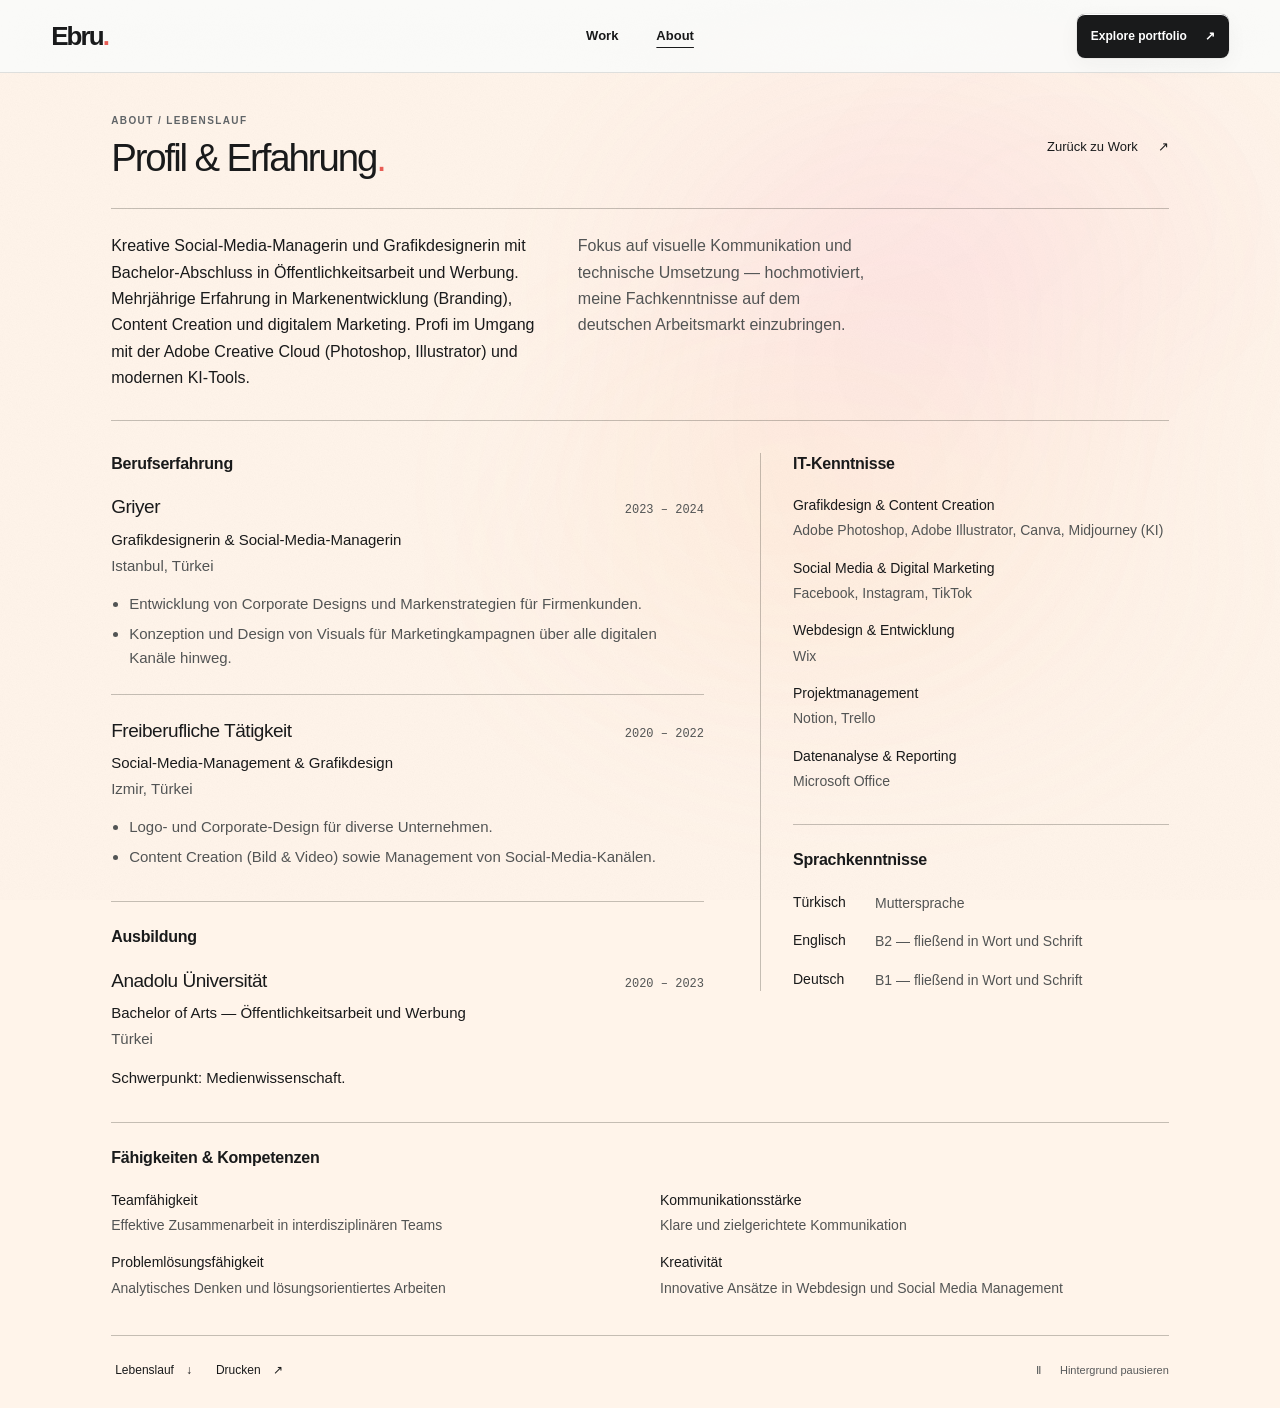
==== about.html @ 2165fb94 "Publish updated portfolio galleries and About page" ====
<!doctype html>
<html lang="de" class="about-document">
<head><meta charset="utf-8"><meta name="viewport" content="width=device-width,initial-scale=1"><meta name="robots" content="index,follow"><meta name="description" content="Ebru Ozen — Social Media Managerin und Grafikdesignerin in Köln. Profil, Berufserfahrung und Kenntnisse."><title>About — Ebru Ozen</title><link rel="icon" type="image/svg+xml" href="favicon.svg"><link rel="stylesheet" href="style.css?v=756ae49f68b5"><link rel="stylesheet" href="about.css?v=756ae49f68b5"><script src="about.js?v=756ae49f68b5" defer></script></head>
<body class="about-page"><div class="ambient-grain" aria-hidden="true"></div><a class="skip" href="#main">Zum Inhalt</a>
<header class="header"><div class="shell header-inner"><a class="brand" href="index.html#top" aria-label="Ebru, Startseite">Ebru<span>.</span></a><nav aria-label="Hauptnavigation"><a href="index.html#work">Work</a><a href="about.html" aria-current="page">About</a></nav><a class="header-action" href="index.html#work">Explore portfolio <span aria-hidden="true">↗</span></a></div></header>
<main id="main" class="resume shell">
<div class="resume-top"><div><div class="eyebrow">About / Lebenslauf</div><h1>Profil &amp; Erfahrung<span>.</span></h1></div><a class="resume-back" href="index.html#work">Zurück zu Work <span aria-hidden="true">↗</span></a></div>
<section class="resume-section resume-profile" id="resume-profile" aria-labelledby="profile-heading"><div class="resume-section-label"><h2 id="profile-heading">Profil</h2></div><div class="resume-profile-copy"><p>Kreative Social-Media-Managerin und Grafikdesignerin mit Bachelor-Abschluss in Öffentlichkeitsarbeit und Werbung. Mehrjährige Erfahrung in Markenentwicklung (Branding), Content Creation und digitalem Marketing. Profi im Umgang mit der Adobe Creative Cloud (Photoshop, Illustrator) und modernen KI-Tools.</p><p>Fokus auf visuelle Kommunikation und technische Umsetzung — hochmotiviert, meine Fachkenntnisse auf dem deutschen Arbeitsmarkt einzubringen.</p></div></section>
<div class="resume-layout"><div class="resume-career"><section class="resume-section resume-experience" id="resume-experience" aria-labelledby="experience-heading"><div class="resume-section-label"><h2 id="experience-heading">Berufserfahrung</h2></div><div class="resume-entries"><article class="resume-entry"><div class="resume-entry-top"><h3>Griyer</h3><span class="resume-date">2023 – 2024</span></div><p class="resume-position">Grafikdesignerin &amp; Social-Media-Managerin</p><p class="resume-location">Istanbul, Türkei</p><ul><li>Entwicklung von Corporate Designs und Markenstrategien für Firmenkunden.</li><li>Konzeption und Design von Visuals für Marketingkampagnen über alle digitalen Kanäle hinweg.</li></ul></article><article class="resume-entry"><div class="resume-entry-top"><h3>Freiberufliche Tätigkeit</h3><span class="resume-date">2020 – 2022</span></div><p class="resume-position">Social-Media-Management &amp; Grafikdesign</p><p class="resume-location">Izmir, Türkei</p><ul><li>Logo- und Corporate-Design für diverse Unternehmen.</li><li>Content Creation (Bild &amp; Video) sowie Management von Social-Media-Kanälen.</li></ul></article></div></section><section class="resume-section resume-education" id="resume-education" aria-labelledby="education-heading"><div class="resume-section-label"><h2 id="education-heading">Ausbildung</h2></div><article class="resume-entry"><div class="resume-entry-top"><h3>Anadolu Üniversität</h3><span class="resume-date">2020 – 2023</span></div><p class="resume-position">Bachelor of Arts — Öffentlichkeitsarbeit und Werbung</p><p class="resume-location">Türkei</p><p>Schwerpunkt: Medienwissenschaft.</p></article></section></div><aside class="resume-knowledge" aria-label="Kenntnisse und Kompetenzen"><section class="resume-section resume-tools" id="resume-tools" aria-labelledby="tools-heading"><div class="resume-section-label"><h2 id="tools-heading">IT-Kenntnisse</h2></div><dl class="resume-facts"><div><dt>Grafikdesign &amp; Content Creation</dt><dd>Adobe Photoshop, Adobe Illustrator, Canva, Midjourney (KI)</dd></div><div><dt>Social Media &amp; Digital Marketing</dt><dd>Facebook, Instagram, TikTok</dd></div><div><dt>Webdesign &amp; Entwicklung</dt><dd>Wix</dd></div><div><dt>Projektmanagement</dt><dd>Notion, Trello</dd></div><div><dt>Datenanalyse &amp; Reporting</dt><dd>Microsoft Office</dd></div></dl></section><section class="resume-section resume-languages" id="resume-languages" aria-labelledby="languages-heading"><div class="resume-section-label"><h2 id="languages-heading">Sprachkenntnisse</h2></div><dl class="resume-facts resume-languages"><div><dt>Türkisch</dt><dd>Muttersprache</dd></div><div><dt>Englisch</dt><dd>B2 — fließend in Wort und Schrift</dd></div><div><dt>Deutsch</dt><dd>B1 — fließend in Wort und Schrift</dd></div></dl></section></aside></div>
<section class="resume-section resume-strengths" id="resume-strengths" aria-labelledby="strengths-heading"><div class="resume-section-label"><h2 id="strengths-heading">Fähigkeiten &amp; Kompetenzen</h2></div><dl class="resume-facts"><div><dt>Teamfähigkeit</dt><dd>Effektive Zusammenarbeit in interdisziplinären Teams</dd></div><div><dt>Kommunikationsstärke</dt><dd>Klare und zielgerichtete Kommunikation</dd></div><div><dt>Problemlösungsfähigkeit</dt><dd>Analytisches Denken und lösungsorientiertes Arbeiten</dd></div><div><dt>Kreativität</dt><dd>Innovative Ansätze in Webdesign und Social Media Management</dd></div></dl></section>
<footer class="resume-actions"><a href="Lebenslauf_Ebru_Ozen.md" download>Lebenslauf <span aria-hidden="true">↓</span></a><button type="button" id="resume-print">Drucken <span aria-hidden="true">↗</span></button><button type="button" id="motion-toggle" aria-pressed="false">Hintergrund pausieren</button></footer></main></body></html>
---- style.css ----
/* Ebru portfolio: light translation of the Refero Raycast system. Local assets only. */
:root{color-scheme:light;--canvas:#fafaf9;--surface:#fff;--surface-2:#f2f2f0;--surface-3:#e9e9e7;--ink:#191a1b;--muted:#57595a;--subtle:#606467;--line:#dedfdd;--coral:#e85d55;--coral-ink:#a0342f;--focus:#a0342f;--shadow-key:inset 0 1px 0 #fff,0 0 0 1px #0000000b,0 6px 22px #2525250b;--radius-sm:8px;--radius-md:16px;--radius-lg:20px;--gutter:clamp(20px,4vw,64px);--ease:cubic-bezier(.22,.8,.2,1)}
*{box-sizing:border-box}html{scroll-behavior:smooth}body{margin:0;background:var(--canvas);color:var(--ink);font:400 16px/1.5 ui-sans-serif,-apple-system,BlinkMacSystemFont,'Segoe UI',sans-serif}button,select{font:inherit}button{cursor:pointer}a{color:inherit}img,video{max-width:100%;display:block}::selection{background:#ffd4d0;color:var(--ink)}:focus-visible{outline:3px solid var(--focus);outline-offset:3px}[hidden]{display:none!important}.shell{width:min(100%,1440px);padding-inline:var(--gutter);margin-inline:auto}.skip{position:absolute;left:-100vw;top:12px;padding:10px 16px;background:var(--ink);color:#fff;z-index:100}.skip:focus{left:12px}
.header{position:relative;z-index:10;background:#fafaf9ed;border-bottom:1px solid var(--line);backdrop-filter:blur(18px)}.header-inner{min-height:72px;display:grid;grid-template-columns:1fr auto 1fr;align-items:center;gap:20px}.brand{font-size:26px;font-weight:650;letter-spacing:-.075em;text-decoration:none;line-height:1}.brand span,.accent-dot{color:var(--coral)}.header nav{display:flex;gap:8px;align-items:center}.header nav a{font-size:13px;font-weight:550;text-decoration:none;padding:9px 15px;border-radius:var(--radius-sm);transition:background .2s}.header nav a:hover{background:var(--surface-2)}.header-action{justify-self:end;text-decoration:none;background:var(--ink);color:#fff;border-radius:var(--radius-sm);padding:10px 14px;font-size:12px;font-weight:600;min-height:40px;display:inline-flex;align-items:center;gap:18px;box-shadow:var(--shadow-key);transition:background .2s,transform .2s}.header-action:hover{background:#353637;transform:translateY(-1px)}
.eyebrow{color:var(--subtle);font-size:11px;font-weight:650;letter-spacing:.14em;text-transform:uppercase}.hero{min-height:calc(100svh - 72px);display:flex;flex-direction:column;overflow:hidden}.hero-intro{display:flex;align-items:end;justify-content:space-between;gap:32px;padding-top:clamp(31px,4.5vw,64px);padding-bottom:clamp(15px,2.5vw,33px)}.hero h1{font-size:clamp(42px,5.6vw,79px);line-height:1.03;font-weight:500;letter-spacing:-.07em;margin:12px 0 0}.hero h1 span{font-weight:400;color:#606164}.hero-aside{max-width:290px;padding-bottom:6px}.hero-aside p{font-size:14px;color:var(--muted);line-height:1.55;margin:0}.coverflow{background:radial-gradient(ellipse at 50% 50%,#fff 0%,#f4f4f2 57%,#ebebea 100%);border-block:1px solid var(--line);flex:1;min-height:560px;display:flex;flex-direction:column;position:relative}.coverflow-top,.coverflow-bottom{display:flex;justify-content:space-between;align-items:center;gap:24px}.coverflow-top{padding-top:22px;color:var(--muted);font-size:11px;font-weight:600;letter-spacing:.04em}.coverflow-top span:first-child{text-transform:uppercase;letter-spacing:.12em}.coverflow-top i{display:inline-block;width:4px;height:4px;border-radius:50%;background:var(--coral);vertical-align:middle;margin:0 8px}.coverflow-track{list-style:none;position:relative;flex:1;min-height:410px;margin:0;padding:0;perspective:1300px;touch-action:pan-y;user-select:none}.coverflow-slide{position:absolute;left:50%;top:50%;width:clamp(250px,28vw,380px);height:clamp(330px,36vw,485px);transform:translate(calc(-50% + var(--x,0px)),-50%) rotateY(var(--rot,0deg)) scale(var(--scale,1));opacity:var(--opacity,0);filter:brightness(var(--brightness,1));transition:transform .38s var(--ease),opacity .3s ease,filter .3s ease;pointer-events:none}.coverflow-slide.is-visible{pointer-events:auto}.coverflow-card{width:100%;height:100%;padding:5px;background:var(--surface);border:1px solid #d8d9d8;border-radius:var(--radius-lg);overflow:hidden;box-shadow:0 0 0 1px #00000006,0 22px 50px #1a1b1d22,inset 0 1px #fff;transition:box-shadow .25s}.coverflow-card img{width:100%;height:100%;object-fit:cover;border-radius:14px}.coverflow-slide.is-active .coverflow-card{box-shadow:0 0 0 1px #0000000c,0 28px 60px #1a1b1d27,inset 0 1px #fff}.coverflow-bottom{padding-bottom:22px;position:relative;z-index:2}.coverflow-caption{display:flex;align-items:baseline;gap:20px;min-width:0}.coverflow-index{color:var(--coral-ink);font:600 12px/1.2 ui-monospace,SFMono-Regular,Menlo,monospace;white-space:nowrap}.coverflow-caption strong{font-size:clamp(20px,2.4vw,32px);line-height:1.1;letter-spacing:-.045em;font-weight:500}.coverflow-controls{display:flex;gap:9px}.coverflow-controls button{background:var(--surface);color:var(--ink);width:46px;height:46px;border:1px solid #d7d8d6;border-radius:var(--radius-sm);box-shadow:var(--shadow-key);font-size:23px;line-height:1;transition:background .18s,transform .18s}.coverflow-controls button:hover{background:var(--surface-2);transform:translateY(-1px)}.hero-tail{min-height:54px;display:flex;align-items:center;justify-content:space-between;font-size:11px;letter-spacing:.12em;text-transform:uppercase;font-weight:650;color:var(--subtle)}.hero-tail a{display:grid;place-items:center;width:38px;height:38px;font-size:22px;text-decoration:none;border-radius:var(--radius-sm)}.hero-tail a:hover{background:var(--surface-2)}
#work{padding-top:clamp(80px,9vw,130px);scroll-margin-top:20px}.section-head{display:flex;justify-content:space-between;align-items:end;gap:32px;padding-bottom:30px;border-bottom:1px solid var(--line)}.section-head h2{font-weight:500;letter-spacing:-.065em;line-height:1.05;font-size:clamp(40px,5vw,68px);margin:10px 0 0}.section-head p{font-size:15px;line-height:1.55;color:var(--muted);max-width:300px;margin:0}.filters{display:flex;flex-wrap:wrap;align-items:end;gap:12px;margin:28px 0 30px}.filter{display:grid;gap:7px;min-width:205px;flex:0 1 265px}.filter label{color:var(--subtle);font-size:11px;font-weight:650;letter-spacing:.08em}.filter select{width:100%;min-height:46px;padding:10px 34px 10px 14px;background:var(--surface);border:1px solid var(--line);border-radius:var(--radius-sm);color:var(--ink);box-shadow:var(--shadow-key)}.filter select:hover{border-color:#b8bab8}.clear{min-height:44px;border:0;background:transparent;text-decoration:underline;text-underline-offset:3px;color:var(--ink);font-size:13px;padding:9px}.result-count{font:500 12px/1.2 ui-monospace,SFMono-Regular,Menlo,monospace;color:var(--subtle);margin-left:auto;padding-bottom:14px}.grid{display:grid;grid-template-columns:repeat(4,minmax(0,1fr));gap:36px 18px;padding-bottom:100px}.work-card{min-width:0}.card-button{display:block;width:100%;text-align:left;padding:0;border:0;background:none;color:inherit}.card-art{display:flex;align-items:center;justify-content:center;position:relative;overflow:hidden;aspect-ratio:4/5;background:var(--surface-2);border:1px solid var(--line);border-radius:var(--radius-md);box-shadow:var(--shadow-key)}.card-art img{width:100%;height:100%;object-fit:contain;transition:transform .32s var(--ease)}.work-card[data-category="ai-image"] .card-art img{object-fit:cover}.card-button:hover .card-art img,.card-button:focus-visible .card-art img{transform:scale(1.045)}.card-art::after{content:'View ↗';position:absolute;right:10px;bottom:10px;background:#fff;color:var(--ink);border:1px solid var(--line);border-radius:6px;padding:7px 10px;box-shadow:var(--shadow-key);font-size:11px;font-weight:600;opacity:0;transition:opacity .2s}.card-button:hover .card-art::after,.card-button:focus-visible .card-art::after{opacity:1}.card-meta{display:block;margin-top:13px;color:var(--subtle);font-size:11px;line-height:1.4}.card-title{display:block;margin-top:4px;font-size:clamp(17px,1.5vw,23px);font-weight:500;letter-spacing:-.035em;line-height:1.2}.empty{border:1px solid var(--line);background:var(--surface);border-radius:var(--radius-md);padding:36px;margin-bottom:70px;color:var(--muted)}.about{border-top:1px solid var(--line);padding-top:40px;padding-bottom:80px;display:grid;grid-template-columns:1fr 2fr;gap:32px}.about p{font-size:clamp(25px,3.2vw,46px);line-height:1.2;letter-spacing:-.055em;font-weight:450;max-width:760px;margin:0}.footer{border-top:1px solid var(--line);padding-top:28px;padding-bottom:42px;display:flex;justify-content:space-between;align-items:center;gap:24px;color:var(--subtle);font-size:12px}.footer strong{font-size:20px;color:var(--ink);letter-spacing:-.06em}.footer strong span{color:var(--coral)}.footer a{text-underline-offset:3px}
dialog{width:min(1080px,94vw);max-width:94vw;max-height:92vh;border:1px solid var(--line);border-radius:var(--radius-lg);padding:0;background:var(--surface);color:var(--ink);box-shadow:0 35px 100px #0005;overflow:hidden}dialog::backdrop{background:#17191dcc;backdrop-filter:blur(5px)}.dialog-layout{display:grid;grid-template-columns:minmax(0,1.4fr) minmax(280px,.68fr);min-height:min(660px,85vh)}.dialog-media{min-width:0;max-height:85vh;display:flex;align-items:center;justify-content:center;overflow:auto;background:var(--surface-2)}.dialog-media img,.dialog-media video{width:100%;height:100%;max-height:85vh;object-fit:contain}.dialog-info{min-width:0;padding:clamp(24px,3vw,48px);display:flex;flex-direction:column}.close{align-self:flex-end;width:44px;height:44px;border:1px solid var(--line);border-radius:var(--radius-sm);background:var(--surface);font-size:25px}.close:hover,.dialog-nav button:hover{background:var(--surface-2)}.dialog-info h2{font-size:clamp(32px,3.2vw,48px);line-height:1.05;font-weight:500;letter-spacing:-.06em;margin:24px 0}.dialog-info dl{margin:0;border-top:1px solid var(--line)}.dialog-info dl div{padding:14px 0;border-bottom:1px solid var(--line)}.dialog-info dt{font-size:11px;color:var(--subtle);margin-bottom:3px}.dialog-info dd{margin:0;font-size:14px}.dialog-note{font-size:13px;color:var(--muted);line-height:1.55;margin:24px 0}.dialog-nav{margin-top:auto;display:flex;gap:8px}.dialog-nav button{min-height:44px;background:var(--surface);border:1px solid var(--line);border-radius:var(--radius-sm);padding:8px 12px}.draft-note{font-size:11px;color:var(--subtle);margin-top:24px;line-height:1.45}
@media(max-width:1000px){.grid{grid-template-columns:repeat(3,minmax(0,1fr))}.hero-aside{max-width:240px}.coverflow{min-height:520px}}
@media(max-width:700px){.header-inner{grid-template-columns:1fr auto}.header nav{display:none}.header-action{font-size:11px;gap:8px}.hero-intro{display:block;padding-top:32px}.hero-aside{max-width:460px;margin-top:15px}.hero h1{font-size:clamp(40px,9vw,62px)}.coverflow{min-height:500px}.coverflow-track{min-height:390px}.coverflow-slide{width:min(62vw,320px);height:min(80vw,405px)}.grid{grid-template-columns:repeat(2,minmax(0,1fr));gap:28px 12px}.section-head{display:block}.section-head p{margin-top:16px}.about{grid-template-columns:1fr}.dialog-layout{grid-template-columns:1fr;max-height:92vh;overflow:auto}.dialog-media{max-height:55vh;min-height:260px}.dialog-media img,.dialog-media video{max-height:55vh}.dialog-info{padding:22px}.dialog-info h2{margin:15px 0}.draft-note{margin-top:16px}}
@media(max-width:480px){.header-inner{min-height:66px}.header-action{min-height:38px;padding:8px 10px}.hero-intro{padding-top:28px;padding-bottom:19px}.hero h1{font-size:clamp(40px,10.4vw,50px);max-width:340px}.hero h1 span{display:block}.hero-aside{margin-top:12px}.hero-aside p{font-size:13px}.coverflow{min-height:470px}.coverflow-top{padding-top:15px}.coverflow-top span:last-child{display:none}.coverflow-track{min-height:355px}.coverflow-slide{width:min(64vw,285px);height:min(84vw,370px)}.coverflow-bottom{padding-bottom:16px;gap:8px}.coverflow-caption{display:block}.coverflow-caption strong{display:block;margin-top:5px;font-size:20px}.coverflow-controls button{width:44px;height:44px}.hero-tail{min-height:48px}.filters{gap:12px}.filter{min-width:100%;max-width:none}.result-count{margin:0;width:100%;padding:0}.card-title{font-size:17px}.card-meta{font-size:10px}.card-art::after{display:none}.footer{align-items:start;flex-direction:column;gap:9px}.section-head h2{font-size:45px}}
@media(prefers-reduced-motion:reduce){html{scroll-behavior:auto}*,*::before,*::after{transition:none!important;animation:none!important}}

/* Filtered hero and an image-led archive. */
.sr-only{position:absolute;width:1px;height:1px;padding:0;margin:-1px;overflow:hidden;clip:rect(0,0,0,0);white-space:nowrap;border:0}
body{isolation:isolate}
body::before,body::after{content:'';position:fixed;inset:-25%;z-index:-1;pointer-events:none;transform-origin:center;will-change:transform;animation:ambient-drift 24s ease-in-out infinite alternate}
body::before{background:radial-gradient(ellipse at 20% 30%,#ffd9cb99 0,transparent 44%),radial-gradient(ellipse at 82% 55%,#bddefc88 0,transparent 43%),radial-gradient(ellipse at 45% 95%,#e6dcfa77 0,transparent 40%)}
body::after{background:radial-gradient(ellipse at 65% 10%,#e9f1d47a 0,transparent 42%),radial-gradient(ellipse at 30% 80%,#cddfe66b 0,transparent 42%);animation-duration:31s;animation-direction:alternate-reverse}
@keyframes ambient-drift{0%{transform:translate(-3%,-2%) rotate(-5deg) scale(1)}50%{transform:translate(4%,2%) rotate(3deg) scale(1.08)}100%{transform:translate(-1%,5%) rotate(7deg) scale(1.02)}}
.motion-paused::before,.motion-paused::after{animation-play-state:paused}
.hero-intro{padding-top:32px;padding-bottom:26px}.hero h1{font-size:clamp(42px,5vw,72px)}
.coverflow{background:#ffffff26;min-height:620px}.coverflow-track{min-height:455px;cursor:grab}.coverflow-track:active{cursor:grabbing}.coverflow-slide{height:clamp(320px,31vw,430px)}
.hero-filters{display:flex;justify-content:space-between;align-items:center;gap:20px;padding-block:17px;border-bottom:1px solid #191a1b14;position:relative;z-index:3}
.collection-filters{display:flex;gap:5px;flex-wrap:wrap}.collection-filter{display:inline-flex;gap:9px;align-items:center;min-height:44px;padding:10px 15px;border:1px solid transparent;border-radius:999px;background:transparent;color:var(--muted);font-size:13px;font-weight:550;transition:background .2s,color .2s,border-color .2s}.collection-filter span{font-size:10px;opacity:.7;font-variant-numeric:tabular-nums}.collection-filter:hover{background:#ffffff88}.collection-filter[aria-pressed="true"]{background:var(--ink);color:white;border-color:var(--ink)}
.hero-filter-details{display:flex;gap:12px;min-width:0}.hero-filter-details label{min-width:0}.hero-filter-details select{min-height:44px;max-width:180px;border:0;border-bottom:1px solid #a4a6a4;border-radius:0;background:transparent;color:var(--ink);font-size:12px;padding:9px 22px 9px 4px}.coverflow-top{padding-top:13px}.coverflow-top span:first-child{font-size:10px}.coverflow-bottom{padding-block:12px 20px}.coverflow-caption strong{font-size:26px}.coverflow-controls button:disabled{opacity:.35;cursor:default;transform:none}.coverflow-slide:not([data-category="ai-image"]) .coverflow-card img{object-fit:contain;background:#f3f0e8}
.hero-empty{min-height:455px;display:grid;align-content:center;justify-items:center;gap:14px;color:var(--muted)}.hero-empty p{margin:0}.hero-empty button{min-height:44px;padding:10px 18px;border:1px solid var(--line);border-radius:8px;background:#fff}.hero-tail{gap:20px}.hero-tail span{margin-left:auto}#motion-toggle{min-height:44px;border:0;background:transparent;color:var(--muted);padding:8px 0;font-size:11px;letter-spacing:.03em}#motion-toggle::before{content:'Ⅱ';margin-right:7px}#motion-toggle[aria-pressed="true"]::before{content:'▷'}
#work{padding-top:84px}.section-head{padding-bottom:24px}.section-head h2{font-size:clamp(32px,3.5vw,48px);letter-spacing:-.05em}.section-head .eyebrow{font-size:10px}.section-head p{font-size:13px;max-width:245px}.filters{margin:20px 0 32px;gap:24px}.filter{flex:0 1 210px;min-width:160px}.filter select{box-shadow:none;border:0;border-bottom:1px solid #b8bab8;border-radius:0;background:transparent;padding-left:0}.filter label{font-weight:500;font-size:11px}.grid{grid-template-columns:repeat(3,minmax(0,1fr));gap:16px;padding-bottom:96px}.card-button{position:relative;overflow:hidden;border-radius:2px}.card-art{aspect-ratio:1/1;border:0;border-radius:0;box-shadow:none;background:#efefed}.card-art::after{display:none}.card-art img{transition:transform .45s var(--ease)}.card-button:hover .card-art img,.card-button:focus-visible .card-art img{transform:scale(1.025)}
.card-overlay{position:absolute;inset:0;display:flex;flex-direction:column;justify-content:space-between;padding:24px;background:linear-gradient(180deg,#11161b30 0%,#11161b08 22%,#11161bc9 100%);color:#fff;opacity:0;transition:opacity .24s ease;text-align:left}.card-button:hover .card-overlay,.card-button:focus-visible .card-overlay{opacity:1}.card-kind{align-self:start;font-size:11px;letter-spacing:.05em;background:#161b20ad;padding:5px 9px;border:1px solid #ffffff33}.card-detail{position:relative;padding-right:32px;transform:translateY(8px);transition:transform .24s ease}.card-button:hover .card-detail,.card-button:focus-visible .card-detail{transform:translateY(0)}.card-overlay .card-meta{margin:0;color:#ffffffe0;font-size:12px}.card-overlay .card-title{color:#fff;margin-top:7px;font-size:clamp(21px,2.1vw,31px);line-height:1.1;letter-spacing:-.035em}.card-arrow{position:absolute;right:0;bottom:0;font-size:27px}.dialog-nav button:disabled{opacity:.4;cursor:default}
@media(max-width:1100px){.hero-filters{align-items:start;flex-direction:column;gap:8px}.hero-filter-details{width:100%}.hero-filter-details select{max-width:240px}.coverflow{min-height:660px}.grid{gap:12px}}
@media(max-width:700px){.hero-intro{padding-top:28px;padding-bottom:22px}.hero h1{font-size:clamp(40px,9vw,62px)}.hero-filters{padding-block:13px;gap:8px}.collection-filter{font-size:12px;padding:8px 12px;gap:6px}.hero-filter-details{gap:18px}.hero-filter-details label{flex:1}.hero-filter-details select{width:100%;max-width:none;font-size:12px}.coverflow{min-height:590px}.coverflow-track{min-height:360px}.coverflow-slide{height:min(84vw,390px)}.hero-empty{min-height:360px}.coverflow-caption strong{font-size:22px}.grid{grid-template-columns:repeat(2,minmax(0,1fr))}.card-overlay{padding:16px}.card-overlay .card-title{font-size:20px}.section-head{display:flex;align-items:end}.section-head p{display:none}.hero-tail{gap:10px;font-size:9px}.filters{gap:14px}.filter{flex:1;min-width:0}.result-count{width:100%;padding-bottom:0;margin:0}}
@media(max-width:480px){.collection-filter{padding:8px 10px;font-size:11px}.collection-filter span{font-size:9px}.collection-filters{gap:1px;width:100%;justify-content:space-between}.coverflow{min-height:580px}.coverflow-slide{height:min(84vw,370px)}.coverflow-track{min-height:345px}.hero-empty{min-height:345px}.grid{grid-template-columns:1fr;gap:16px}.card-overlay{padding:22px}.card-overlay .card-title{font-size:27px}.section-head h2{font-size:36px}.filters .filter{min-width:0;flex:1;max-width:none}.filter select{font-size:13px;padding-right:19px}.coverflow-caption strong{font-size:21px}.hero-tail span{letter-spacing:.05em}}
@media(hover:none){.card-overlay{opacity:1;background:linear-gradient(180deg,transparent 45%,#11161bbf 100%)}.card-kind{visibility:hidden}.card-detail{transform:none}}
@media(prefers-reduced-motion:reduce){body::before,body::after{animation:none;will-change:auto}#motion-toggle{display:none}.hero-tail span{margin-left:0}}

/* Three native snap sections; the long archive scrolls freely within its bounds. */
:root{--header-height:72px}
html{scroll-snap-type:y mandatory;scroll-padding-top:0}
.header{position:fixed;inset:0 0 auto;z-index:100}
.header-inner{height:var(--header-height);min-height:0}
.hero,.showcase,.archive{scroll-snap-align:start;scroll-snap-stop:normal}
.hero{height:100svh;min-height:0;padding-top:var(--header-height)}
.hero-intro{flex:none;padding-top:24px;padding-bottom:20px}
.hero h1{font-size:clamp(38px,4.6vw,66px);margin-top:9px}
.coverflow{min-height:0;flex:1 1 0}
.hero-filters{flex:none;padding-block:10px}
.coverflow-top{flex:none;padding-top:10px}
.coverflow-track{min-height:0;flex:1 1 0}
.coverflow-slide{height:calc(100% - 28px);max-height:485px;width:auto;aspect-ratio:4/5;max-width:68vw}
.coverflow-bottom{flex:none;padding-block:8px 14px}
.coverflow-caption strong{font-size:clamp(19px,2.2vw,28px)}
.hero-tail{flex:none;min-height:44px}
.hero-empty{min-height:0;flex:1}
#work.showcase{height:100svh;min-height:0;width:100%;max-width:none;padding:calc(var(--header-height) + 20px) clamp(16px,2.5vw,40px) 0;display:flex;flex-direction:column;scroll-margin-top:0}
.showcase-head{display:flex;align-items:center;justify-content:space-between;gap:24px;flex:none;padding-bottom:18px}
.showcase-head .eyebrow{font-size:9px;letter-spacing:.12em}
.showcase-head h2{font-size:clamp(26px,2.5vw,38px);line-height:1.1;letter-spacing:-.055em;font-weight:500;margin:5px 0 0}
.archive-link{min-height:44px;display:flex;align-items:center;gap:24px;font-size:12px;text-decoration:none;border-bottom:1px solid var(--line)}
.archive-link:hover{border-color:var(--ink)}
.showcase-grid{display:grid;grid-template-columns:repeat(4,minmax(0,1fr));grid-template-rows:repeat(3,minmax(0,1fr));gap:clamp(8px,1.2vw,18px);flex:1;min-height:0}
.showcase-tile{min-width:0;min-height:0;animation:tile-arrive .6s var(--ease) both}
@keyframes tile-arrive{from{opacity:.3;transform:scale(.985)}to{opacity:1;transform:scale(1)}}
.showcase-tile .card-button,.showcase-tile .card-art{height:100%;width:100%;aspect-ratio:auto}
.showcase-tile .card-art img{object-fit:cover;object-position:center}
.showcase-tile .card-overlay{padding:clamp(10px,1.3vw,20px)}
.showcase-tile .card-overlay .card-title{font-size:clamp(15px,1.6vw,24px)}
.showcase-tile .card-overlay .card-meta{font-size:11px}
.showcase-tile .card-kind{font-size:9px;padding:3px 6px}
.showcase-footer{display:flex;align-items:center;justify-content:space-between;gap:16px;flex:none;min-height:62px;font-size:11px;color:var(--muted)}
.showcase-controls{display:flex;align-items:center;gap:8px}
#selected-page{font:11px ui-monospace,SFMono-Regular,Menlo,monospace;font-variant-numeric:tabular-nums;margin-right:16px;white-space:nowrap}
.showcase-controls button{min-height:44px;min-width:44px;border:0;background:transparent;color:var(--ink);font-size:22px;border-radius:6px}
.showcase-controls button:hover{background:#ffffffa6}
#selected-pause{font-size:11px;padding-inline:12px}
#selected-pause::before{content:'Ⅱ';margin-right:6px}
#selected-pause[aria-pressed="true"]::before{content:'▷'}
.archive{padding-top:calc(var(--header-height) + 42px);min-height:100svh}
.archive>.shell{width:100%;max-width:none;padding-inline:clamp(16px,2.5vw,40px)}
.archive .section-head{padding-bottom:24px}
.archive .grid{grid-template-columns:repeat(4,minmax(0,1fr));gap:clamp(8px,1.2vw,18px);padding-bottom:64px}
.archive .card-overlay{padding:20px}
.archive .card-overlay .card-title{font-size:clamp(18px,1.7vw,26px)}
#about{scroll-margin-top:calc(var(--header-height) + 24px)}
@media(max-width:1100px){.hero-filters{padding-block:8px;gap:3px}.hero-filter-details select{min-height:38px}.hero-intro{padding-top:20px;padding-bottom:18px}.hero-aside{max-width:230px}}
@media(max-width:700px){
 :root{--header-height:60px}
 .hero-intro{padding-block:18px 15px}.hero h1{font-size:clamp(32px,7.4vw,48px)}.hero h1 span{display:inline}.hero-aside{display:none}
 .hero-filters{padding-block:7px;gap:3px}.collection-filter{min-height:40px;padding:8px 9px}.hero-filter-details select{min-height:38px}.coverflow-top{padding-top:7px;font-size:9px}
 .coverflow-caption{display:block}.coverflow-caption strong{margin-top:4px;font-size:19px}.coverflow-index{font-size:10px}.coverflow-bottom{padding-block:8px 10px}.hero-tail{min-height:44px}
 #work.showcase{padding-top:calc(var(--header-height) + 14px)}.showcase-head{padding-bottom:14px;gap:12px}.showcase-head h2{font-size:28px}.archive-link{font-size:11px;gap:8px}
 .showcase-grid{grid-template-columns:repeat(3,minmax(0,1fr));grid-template-rows:repeat(4,minmax(0,1fr));gap:8px}
 .showcase-note{display:none}.showcase-footer{justify-content:flex-end;min-height:54px}.showcase-controls{width:100%;gap:3px}#selected-page{margin-right:auto}
 .showcase-tile .card-overlay{padding:8px}.showcase-tile .card-overlay .card-title{font-size:13px;margin-top:3px;display:-webkit-box;-webkit-line-clamp:2;-webkit-box-orient:vertical;overflow:hidden}.showcase-tile .card-meta,.showcase-tile .card-kind,.showcase-tile .card-arrow{display:none}.showcase-tile .card-detail{padding-right:0}.showcase-tile .card-overlay{justify-content:flex-end}
 .archive{padding-top:calc(var(--header-height) + 26px)}.archive .grid{grid-template-columns:repeat(3,minmax(0,1fr));gap:6px}.archive .card-overlay{padding:8px;justify-content:flex-end}.archive .card-overlay .card-title{font-size:12px;display:-webkit-box;-webkit-line-clamp:2;-webkit-box-orient:vertical;overflow:hidden;margin-top:0}.archive .card-meta,.archive .card-kind,.archive .card-arrow{display:none}.archive .card-detail{padding:0}.archive .section-head h2{font-size:34px}
}
@media(max-height:550px) and (min-width:701px){
 :root{--header-height:52px}.hero-intro{padding-block:8px}.hero h1{font-size:28px;margin-top:0}.hero-intro .eyebrow,.hero-aside,.coverflow-top,.hero-tail{display:none}.hero-filters{flex-direction:row;padding-block:3px;align-items:center}.hero-filter-details{width:auto}.collection-filter{min-height:36px;padding-block:6px;font-size:11px}.hero-filter-details select{max-width:130px;min-height:36px}.coverflow-bottom{padding-block:4px}.coverflow-caption strong{font-size:18px}.coverflow-slide{height:calc(100% - 12px)}
 #work.showcase{padding-top:calc(var(--header-height) + 8px)}.showcase-head{padding-bottom:8px}.showcase-head .eyebrow{display:none}.showcase-head h2{font-size:24px;margin:0}.showcase-footer{min-height:44px}.showcase-grid{gap:6px}.showcase-tile .card-overlay{padding:7px}.showcase-tile .card-kind,.showcase-tile .card-meta{display:none}.showcase-tile .card-overlay{justify-content:flex-end}.showcase-tile .card-overlay .card-title{font-size:13px}
}
@media(prefers-reduced-motion:reduce){html{scroll-behavior:auto}.showcase-tile{animation:none}}

/* Selected work: a fixed image wall with an expanded anthracite information panel. */
@media(hover:hover) and (min-width:701px){
 .showcase-tile{position:relative;z-index:0;transition:filter .25s ease}
 .showcase-tile .card-button{overflow:visible;border-radius:0;transition:transform .25s var(--ease)}
 .showcase-tile .card-art{z-index:1}
 .showcase-tile .card-art img{transform:none}
 .showcase-tile .card-overlay{inset:-44px -16px -96px;z-index:0;display:block;padding:0;background:#292b2e;box-shadow:0 16px 36px #1114;opacity:0;visibility:hidden;pointer-events:none;transition:opacity .2s ease,visibility .2s ease}
 .showcase-tile .card-detail{position:static;padding:0;transform:none}
 .showcase-tile .card-overlay .card-meta{display:block;position:absolute;top:14px;left:16px;right:16px;margin:0;font-size:12px;line-height:18px;color:#f3f3f3;white-space:nowrap;overflow:hidden;text-overflow:ellipsis}
 .showcase-tile .card-overlay .card-title{display:-webkit-box;-webkit-line-clamp:3;-webkit-box-orient:vertical;overflow:hidden;position:absolute;top:calc(100% - 80px);left:16px;right:108px;margin:0;font-size:clamp(17px,1.65vw,25px);line-height:1.12;font-weight:400;letter-spacing:-.025em;color:#fff}
 .showcase-tile .card-kind{display:block;visibility:visible;position:absolute;top:calc(100% - 78px);right:16px;max-width:82px;padding:0;border:0;background:none;color:#e4e4e4;text-align:right;font-size:11px;line-height:1.4;letter-spacing:0}
 .showcase-tile .card-arrow{display:none}
 .showcase-tile:hover,.showcase-tile:focus-within{z-index:5}
 .showcase-tile:hover .card-button,.showcase-tile:focus-within .card-button{transform:translateY(var(--panel-shift-y,0px))}
 .showcase-tile:hover .card-overlay,.showcase-tile:focus-within .card-overlay{opacity:1;visibility:visible;pointer-events:auto}
 .showcase-grid:has(.showcase-tile:hover) .showcase-tile:not(:hover){filter:brightness(.45) saturate(.8)}
 .showcase-grid:not(:has(.showcase-tile:hover)):has(.card-button:focus-visible) .showcase-tile:not(:focus-within){filter:brightness(.45) saturate(.8)}
}

/* Dreamy pink, coral and peach light, drifting over a warm canvas. */
:root{--canvas:#fff4ea}
body::before,body::after{inset:-18%;width:auto;height:auto;top:-18%;left:-18%;z-index:-2;border-radius:0;transform-origin:center;will-change:transform;filter:blur(42px)}
body::before{background:radial-gradient(ellipse 25% 28% at 65% 36%,#ef398e99 0%,#f650947d 28%,#fb8f7c45 60%,transparent 94%),radial-gradient(ellipse 27% 25% at 62% 60%,#ffa36985 0%,#ffc99b40 54%,transparent 95%);animation:dream-drift 12s ease-in-out infinite alternate}
body::after{background:radial-gradient(ellipse 23% 23% at 58% 53%,#ffb87770 0%,#ffd2a73d 52%,transparent 94%),radial-gradient(ellipse 19% 20% at 74% 31%,#f776b13b 0%,transparent 90%);filter:blur(56px);animation:dream-bloom 18s ease-in-out infinite alternate}
@keyframes dream-drift{0%{transform:translate(-9%,-3%) rotate(-9deg) scale(.95)}50%{transform:translate(0,4%) rotate(2deg) scale(1.07)}100%{transform:translate(9%,-2%) rotate(12deg) scale(1.02)}}
@keyframes dream-bloom{from{transform:translate(6%,5%) scale(1.08)}to{transform:translate(-8%,-6%) scale(.9)}}
.ambient-grain{position:fixed;inset:0;z-index:-1;pointer-events:none;opacity:.23;background-image:url("data:image/svg+xml,%3Csvg xmlns='http://www.w3.org/2000/svg' width='180' height='180' viewBox='0 0 180 180'%3E%3Cfilter id='grain'%3E%3CfeTurbulence type='fractalNoise' baseFrequency='.86' numOctaves='3' stitchTiles='stitch' seed='8'/%3E%3CfeColorMatrix type='saturate' values='0'/%3E%3C/filter%3E%3Cpath fill='%23000' filter='url(%23grain)' opacity='.8' d='M0 0h180v180H0z'/%3E%3C/svg%3E");background-repeat:repeat;mix-blend-mode:multiply}
.motion-paused::before,.motion-paused::after{animation-play-state:paused}
.coverflow{background:transparent;border-top:0;border-bottom:1px solid #191a1b14}
.hero-filters{display:block;padding-block:9px 5px;border-block:1px solid #191a1b14}
.collection-filters{display:flex;justify-content:flex-start;flex-wrap:wrap;column-gap:24px;row-gap:0;width:100%}
.collection-filter{position:relative;border:0;border-radius:0;box-shadow:none;min-height:39px;gap:6px;padding:7px 0 10px;background:transparent;color:#686b6a;font-size:12px;font-weight:400;white-space:nowrap}
.collection-filter span{font-size:9px;align-self:flex-start;margin-top:2px;opacity:.65;font-variant-numeric:tabular-nums}
.collection-filter::after{content:'';position:absolute;inset:auto 0 0;height:1px;background:var(--ink);transform:scaleX(0);transform-origin:left;transition:transform .2s ease}
.collection-filter:hover,.collection-filter[aria-pressed="true"]{background:transparent;color:var(--ink);border:0}
.collection-filter[aria-pressed="true"]{font-weight:550}
.collection-filter:hover::after,.collection-filter[aria-pressed="true"]::after{transform:scaleX(1)}
.coverflow-top{font-size:10px;padding-top:14px;font-weight:400;letter-spacing:.025em}
.coverflow-track{perspective:1400px}
.coverflow-slide{width:var(--hero-card-size,300px);height:var(--hero-card-size,300px);max-height:none;max-width:none;aspect-ratio:1}
.coverflow-card,.coverflow-slide.is-active .coverflow-card{padding:0;border:0;border-radius:0;box-shadow:none;background:transparent}
.coverflow-card img,.coverflow-slide:not([data-category="ai-image"]) .coverflow-card img{border-radius:0;object-fit:cover;background:transparent}
.coverflow-dots{display:flex;align-items:center;justify-content:center;flex:none;min-height:38px;gap:2px;padding-bottom:8px}
.coverflow-dots button{width:28px;height:28px;border:0;padding:0;background:transparent;display:grid;place-items:center;border-radius:0}
.coverflow-dots button::after{content:'';width:6px;height:6px;border-radius:50%;background:#b2b6b3;transition:background .2s,transform .2s}
.coverflow-dots button[aria-pressed="true"]::after{background:var(--ink);transform:scale(1.15)}
.coverflow-dots .dot-edge::after{transform:scale(.65);opacity:.65}
.coverflow-bottom{padding-block:12px 22px;gap:30px;min-height:86px}
.coverflow-caption{display:grid;grid-template-columns:max-content minmax(130px,max-content) minmax(180px,1fr);align-items:center;gap:24px;flex:1}
.coverflow-caption strong{font-size:clamp(20px,2.15vw,29px);margin:0;max-width:320px}
.coverflow-index{color:var(--muted);font-size:10px}
#coverflow-description{margin:0;max-width:440px;color:var(--muted);font-size:12px;line-height:1.6;font-weight:400;letter-spacing:0}
.coverflow-controls{gap:4px;flex:none}
.coverflow-controls button{width:44px;height:44px;border:0;border-radius:0;box-shadow:none;background:transparent;font-size:22px;font-weight:300;transition:opacity .2s}
.coverflow-controls button:hover{background:transparent;transform:none;opacity:.5}
@media(max-width:1100px){.collection-filters{column-gap:21px}.coverflow-caption{gap:18px;grid-template-columns:max-content minmax(130px,max-content) minmax(150px,1fr)}.coverflow-caption strong{font-size:23px}}
@media(max-width:700px){
 .hero-filters{padding-block:5px 0;padding-inline:0}
 .collection-filters{flex-wrap:nowrap;overflow-x:auto;scrollbar-width:none;padding-inline:var(--gutter);gap:22px;overscroll-behavior-inline:contain}
 .collection-filters::-webkit-scrollbar{display:none}
 .collection-filter{min-height:44px;flex-shrink:0;font-size:12px;padding-block:10px}
 .coverflow-top{padding-top:12px}
 .coverflow-bottom{gap:12px;min-height:126px;padding-block:8px 17px;align-items:center}
 .coverflow-caption{grid-template-columns:auto 1fr;gap:8px 13px}
 .coverflow-caption strong{font-size:21px;max-width:none}
 #coverflow-description{grid-column:1/-1;font-size:11px;line-height:1.5;max-width:360px}
 .coverflow-controls{gap:0}.coverflow-controls button{width:44px;min-height:44px}
 .coverflow-dots{padding-bottom:0;min-height:40px}
}
@media(hover:none){.coverflow-dots button{width:44px;height:44px}.coverflow-controls button{width:44px}}
@media(max-height:550px) and (min-width:701px){
 .hero-filters{padding-block:0}.collection-filters{flex-wrap:nowrap;overflow-x:auto;scrollbar-width:none;gap:20px}.collection-filter{min-height:32px;padding-block:5px;font-size:11px;flex-shrink:0}
 .coverflow-top{display:none}.coverflow-dots{min-height:28px;padding:0}.coverflow-dots button{height:24px}
 .coverflow-bottom{min-height:54px;padding-block:3px;gap:12px}.coverflow-caption strong{font-size:18px}.coverflow-caption{gap:14px}#coverflow-description{font-size:10px;line-height:1.4}
}
@media(prefers-reduced-motion:reduce){body::before,body::after{animation:none;will-change:auto}}


/* Selected work shares the archive's full-width, naturally scrolling square grid. */
#work.showcase{height:auto;min-height:100svh}
.showcase-grid{flex:0 0 auto;grid-template-columns:repeat(4,minmax(0,1fr));grid-template-rows:none;grid-auto-rows:auto;justify-content:stretch;align-content:start}
.showcase-tile{aspect-ratio:1;--panel-head:44px;--panel-tail:180px}
.showcase-footer{margin-top:auto}
.card-description{display:none}
.showcase-tile .card-art{aspect-ratio:1;transform:none;isolation:isolate}
@media(max-width:700px){.showcase-grid{grid-template-columns:repeat(3,minmax(0,1fr));gap:6px}}
@media(hover:hover) and (min-width:701px){
 .showcase-tile .card-overlay{inset:calc(-1 * var(--panel-head)) -16px calc(-1 * var(--panel-tail));isolation:isolate}
 .showcase-tile .card-overlay::before,.showcase-tile .card-overlay::after{content:'';position:absolute;inset:0;z-index:-1;pointer-events:none;opacity:0;transition:opacity .25s ease}
 .showcase-tile .card-overlay::before{background:radial-gradient(ellipse at var(--holo-x,50%) var(--holo-y,50%),#dcaaee45,transparent 60%),linear-gradient(var(--holo-angle,130deg),#dc82ce33,#75b8e933,#83d5b133,#f0c88633,#e594bb33,#92b4e833);background-size:200% 200%;background-position:var(--holo-x,50%) var(--holo-y,50%);mix-blend-mode:screen}
 .showcase-tile .card-overlay::after{background:linear-gradient(var(--holo-angle,130deg),#ef83d7,#8f8fee,#76d6d5,#f2d18e,#e77baa);mask-image:repeating-radial-gradient(ellipse at var(--holo-x,50%) var(--holo-y,50%),#000 0px,#000 .7px,transparent 1.3px,transparent 6px);mix-blend-mode:screen}
 .showcase-tile:hover .card-overlay::before,.showcase-tile:focus-within .card-overlay::before{opacity:.15}
 .showcase-tile:hover .card-overlay::after,.showcase-tile:focus-within .card-overlay::after{opacity:.15}
 .showcase-tile .card-overlay .card-title{top:calc(100% - var(--panel-tail) + 16px);right:108px;font-size:clamp(17px,1.6vw,24px);-webkit-line-clamp:2}
 .showcase-tile .card-kind{top:calc(100% - var(--panel-tail) + 18px)}
 .showcase-tile .card-description{display:-webkit-box;-webkit-line-clamp:4;-webkit-box-orient:vertical;overflow:hidden;position:absolute;bottom:18px;left:16px;right:16px;margin:0;color:#f0efed;font-size:12px;line-height:1.55;font-weight:400;letter-spacing:0;text-shadow:0 1px 3px #0005}
}
@media(hover:hover) and (min-width:701px) and (max-height:550px){
 .showcase-tile{--panel-head:26px;--panel-tail:96px}
 .showcase-tile .card-overlay .card-meta{top:5px;font-size:10px}
 .showcase-tile .card-overlay .card-title{top:calc(100% - 88px);font-size:12px;right:70px;line-height:1.15}
 .showcase-tile .card-kind{top:calc(100% - 86px);font-size:9px;max-width:50px}
 .showcase-tile .card-description{bottom:9px;font-size:10px;line-height:1.3;-webkit-line-clamp:3}
}
@media(prefers-reduced-motion:reduce){body::before,body::after{animation:none;will-change:auto}}


/* Tablet layouts and direct-manipulation touch galleries. */
.coverflow-track.is-dragging .coverflow-slide{transition:none}
.coverflow-track,.showcase-grid{touch-action:pan-y pinch-zoom}
.showcase-grid{user-select:none;-webkit-user-select:none}
@media(min-width:701px) and (max-width:1024px){
 .hero-intro{gap:24px}.hero h1{font-size:clamp(38px,5vw,52px)}
 .collection-filters{column-gap:20px}.collection-filter{min-height:44px}
 .coverflow-caption{grid-template-columns:max-content 1fr;gap:7px 16px;min-width:0}
 #coverflow-description{grid-column:1/-1;max-width:520px;font-size:12px}
 .coverflow-caption strong{font-size:25px;max-width:none}
 .coverflow-bottom{min-height:104px;padding-block:10px 18px;gap:22px}
 .showcase-grid,.archive .grid{grid-template-columns:repeat(3,minmax(0,1fr));gap:12px}
 .filters .filter{min-width:0;flex:0 1 240px}.filters{gap:18px}
 .archive .card-overlay{padding:16px}.archive .card-overlay .card-title{font-size:21px}
 .showcase-tile .card-overlay .card-title{font-size:19px}
 .footer{flex-wrap:wrap;gap:15px 24px}
}
@media(min-width:701px) and (max-width:1024px) and (orientation:portrait){
 .hero-aside{display:none}.hero-intro{padding-block:26px 22px}
 .hero h1{font-size:clamp(42px,5.5vw,56px)}
 .about{grid-template-columns:1fr;gap:24px}
}
@media(max-width:900px) and (orientation:portrait){
 .dialog-layout{grid-template-columns:1fr;max-height:92svh;overflow:auto}
 .dialog-media{height:52svh;max-height:52svh;min-height:0}
 .dialog-media img,.dialog-media video{max-height:52svh}
 .dialog-info{padding:24px}.dialog-info .close{position:absolute;top:12px;right:12px;z-index:3;background:#fff}
 .dialog-info h2{margin:12px 0 20px}.dialog-note{margin:18px 0}
}
@media(hover:none){
 .showcase-tile .card-overlay,.archive .card-overlay{padding:12px}
 .showcase-tile .card-overlay .card-title,.archive .card-overlay .card-title{font-size:clamp(12px,2vw,21px)}
 .showcase-tile .card-kind{display:none}
}
@media(max-height:550px) and (min-width:701px){
 .coverflow-caption{grid-template-columns:max-content minmax(100px,max-content) minmax(150px,1fr)}
 #coverflow-description{grid-column:auto;font-size:10px}.coverflow-caption strong{font-size:18px}
 .coverflow-bottom{min-height:54px;padding-block:3px}
}
@media(hover:none){
 .showcase-tile .card-overlay,.archive .card-overlay{justify-content:flex-end;background:linear-gradient(180deg,transparent 40%,#11161bcf 100%)}
 .showcase-tile .card-detail,.archive .card-detail{transform:none}
}

/* Both image walls keep five responsive columns; Selected work has 15 tiles. */
#selected-grid,#work-grid{grid-template-columns:repeat(5,minmax(0,1fr));gap:clamp(6px,1.1vw,16px)}
.holo-canvas{position:absolute;inset:0;width:100%;height:100%;z-index:-1;pointer-events:none;opacity:.15;mix-blend-mode:screen}
.showcase-tile .card-overlay[data-holo-ready="true"]::before,.showcase-tile .card-overlay[data-holo-ready="true"]::after{display:none}
@media(max-width:700px){
 .showcase-tile .card-overlay{padding:6px}
 .showcase-tile .card-overlay .card-title{font-size:11px;line-height:1.15}
 .showcase-tile .card-meta,.showcase-tile .card-arrow{display:none}
}

/* Navigation belongs to the hero; gallery sections use the freed top space. */
.header{transition:transform .28s var(--ease),opacity .28s ease,visibility .28s}
.header.is-hidden{transform:translateY(-100%);opacity:0;visibility:hidden;pointer-events:none}
#work.showcase,.archive{padding-top:clamp(24px,3vw,42px)}
@media(hover:hover) and (min-width:701px) and (max-width:1200px) and (min-height:551px){
 .showcase-tile .card-overlay .card-title{right:16px;font-size:16px}
 .showcase-tile .card-kind{top:auto;bottom:calc(var(--panel-tail) - 78px);left:16px;right:16px;max-width:none;text-align:left;font-size:10px}
 .showcase-tile .card-description{font-size:11px;line-height:1.45}
}
.archive .card-overlay .card-title{font-size:clamp(11px,1.45vw,23px)}
@media(max-width:700px){
 .archive .card-overlay{padding:6px}
 .archive .card-overlay .card-title,.showcase-tile .card-overlay .card-title{font-size:10px}
}
@media(prefers-reduced-motion:reduce){.header{transition:none}}

/* Fit all 15 square artworks between the heading and controls in one viewport.
   Size containment lets the grid respond to the actual remaining height. */
#work.showcase{height:100svh;min-height:0;padding-bottom:env(safe-area-inset-bottom,0px)}
.showcase-stage{container-type:size;flex:1 1 0;min-height:0;width:100%}
#selected-grid{
 --selection-gap:clamp(6px,1.1vw,16px);
 --selection-tile:min(calc((100cqw - 4 * var(--selection-gap)) / 5),calc((100cqh - 2 * var(--selection-gap)) / 3));
 grid-template-columns:repeat(5,var(--selection-tile));
 grid-template-rows:repeat(3,var(--selection-tile));
 gap:var(--selection-gap);width:100%;height:100%;
 justify-content:space-between;align-content:space-between;
}
---- about.css ----
/* A readable resume: introduction, career column and a consistent knowledge rail. */
html.about-document{scroll-snap-type:none;scroll-padding-top:88px}
.about-page{--resume-line:#191a1240;--resume-quiet:#525454;--coral-ink:#942d29}
.about-page::before,.about-page::after{opacity:.12}
.about-page .ambient-grain{opacity:.07}
.about-page .header{position:sticky}
.about-page .header nav a[aria-current=page]{text-decoration:underline;text-underline-offset:7px;text-decoration-thickness:1px}
.about-page .header nav a,.about-page .header-action,.about-page .brand{min-height:44px;display:inline-flex;align-items:center}
.resume{max-width:1160px;padding:40px clamp(24px,4vw,56px) 16px;overflow-wrap:anywhere}
.resume-top{display:flex;justify-content:space-between;align-items:center;gap:24px;margin-bottom:28px}
.resume-top .eyebrow{font-size:.625rem}.resume-top h1{font-size:clamp(1.875rem,3vw,2.75rem);line-height:1.15;letter-spacing:-.055em;font-weight:500;margin:8px 0 0}.resume-top h1 span{color:var(--coral)}
.resume-back{display:inline-flex;gap:20px;align-items:center;min-height:44px;text-decoration:none;font-size:.8125rem;white-space:nowrap}
.resume-section{min-width:0}
.resume-section-label{margin-bottom:20px}
.resume-section h2{font-size:1rem;line-height:1.4;font-weight:600;letter-spacing:-.015em;margin:0}
.resume-profile{border-block:1px solid var(--resume-line);padding-block:24px 28px;margin-bottom:32px}
.resume-profile .resume-section-label{display:none}
.resume-profile-copy{max-width:85ch;display:grid;grid-template-columns:1.5fr 1fr;gap:32px}
.resume-profile p{font-size:1rem;line-height:1.65;margin:0}.resume-profile p+p{color:var(--resume-quiet)}
.resume-layout{display:grid;grid-template-columns:minmax(0,1.45fr) minmax(0,1fr);gap:56px;align-items:start}
.resume-career,.resume-knowledge{min-width:0}
.resume-knowledge{padding-left:32px;border-left:1px solid var(--resume-line)}
.resume-section+.resume-section{margin-top:32px;padding-top:24px;border-top:1px solid var(--resume-line)}
.resume-entry+.resume-entry{margin-top:24px;padding-top:24px;border-top:1px solid var(--resume-line)}
.resume-entry-top{display:flex;align-items:baseline;justify-content:space-between;gap:12px;flex-wrap:wrap}
.resume-entry h3{font-size:1.1875rem;line-height:1.3;letter-spacing:-.025em;font-weight:500;margin:0}
.resume-date{font: .75rem ui-monospace,monospace;white-space:nowrap;color:var(--resume-quiet)}
.resume-entry p,.resume-entry li{font-size:.9375rem;line-height:1.6}
.resume-position{margin:8px 0 2px}.resume-location{margin:0;color:var(--resume-quiet)}
.resume-entry ul{padding-left:18px;margin:14px 0 0;color:var(--resume-quiet)}.resume-entry li+li{margin-top:6px}.resume-education .resume-entry>p:last-child{margin-bottom:0}
.resume-facts{margin:0}.resume-facts>div+div{margin-top:16px}.resume-facts dt{font-size:.875rem;font-weight:500;line-height:1.45}.resume-facts dd{margin:4px 0 0;font-size:.875rem;line-height:1.6;color:var(--resume-quiet)}
.resume-languages .resume-facts>div{display:grid;grid-template-columns:70px minmax(0,1fr);gap:12px}.resume-languages .resume-facts dd{margin:0}
.resume-actions{display:flex;gap:16px;align-items:center;border-top:1px solid var(--resume-line);padding-top:12px;margin-top:36px}
.resume-actions a,.resume-actions button{display:inline-flex;justify-content:center;align-items:center;gap:12px;min-width:44px;min-height:44px;border:0;padding:8px 4px;background:none;color:var(--ink);text-decoration:none;font-size:.75rem;cursor:pointer}
.resume-actions #motion-toggle{margin-left:auto;letter-spacing:0}.resume-actions a:hover,.resume-actions button:hover,.resume-back:hover{color:var(--coral-ink)}
@media(max-width:1000px){.resume{padding-top:32px}.resume-layout{gap:32px;grid-template-columns:minmax(0,1.25fr) minmax(0,1fr)}.resume-knowledge{padding-left:24px}.resume-profile-copy{grid-template-columns:1fr;gap:12px;max-width:75ch}}
@media(max-width:760px){
 .resume{padding-inline:24px}.resume-layout{grid-template-columns:1fr;gap:32px}.resume-knowledge{border-left:0;padding-left:0;border-top:1px solid var(--resume-line);padding-top:24px;display:grid;grid-template-columns:1fr 1fr;gap:24px 32px}.resume-knowledge>.resume-section{margin:0;padding:0;border:0}.resume-tools{grid-column:1/-1}.resume-tools .resume-facts{display:grid;grid-template-columns:1fr 1fr;gap:16px 24px}.resume-tools .resume-facts>div{margin:0}
}
@media(max-width:600px){
 .about-page .header nav{display:flex;gap:8px}.about-page .header-action{display:none}.about-page .header-inner{grid-template-columns:1fr auto;padding-inline:20px}
 .resume{padding:24px 20px max(12px,env(safe-area-inset-bottom))}.resume-top{margin-bottom:20px}.resume-top h1{font-size:1.875rem}.resume-back{display:none}.resume-profile{padding-block:20px;margin-bottom:28px}.resume-layout{gap:28px}
 .resume-section-label{margin-bottom:16px}.resume-entry p,.resume-entry li,.resume-facts dt,.resume-facts dd{font-size:1rem}.resume-entry h3{font-size:1.1875rem}.resume-entry-top{gap:6px 12px}
 .resume-knowledge{display:block}.resume-knowledge>.resume-section+.resume-section{margin-top:28px;padding-top:24px;border-top:1px solid var(--resume-line)}.resume-tools .resume-facts{display:block}.resume-tools .resume-facts>div+div{margin-top:16px}
 .resume-actions{gap:8px;flex-wrap:wrap;margin-top:28px}.resume-actions #motion-toggle{font-size:.6875rem}
}
@media print{
 html.about-document{scroll-padding-top:0}.about-page{background:white}.about-page::before,.about-page::after,.ambient-grain,.about-page .header,.resume-actions,.resume-back,.skip{display:none!important}
 .resume{max-width:none;padding:0}.resume-top{margin-bottom:16px}.resume-top h1{font-size:1.5rem}.resume-profile{padding-block:16px;margin-bottom:20px}.resume-profile-copy{display:block}.resume-profile p+p{margin-top:10px}.resume-layout{display:block}.resume-section{break-inside:avoid}.resume-section+.resume-section{margin-top:16px;padding-top:16px}.resume-knowledge{border:0;padding:16px 0 0;display:block}.resume-tools .resume-facts{display:block}.resume-section p,.resume-section li,.resume-facts dt,.resume-facts dd{font-size:.6875rem}.resume-entry h3{font-size:1rem}.resume-section-label{margin-bottom:10px}.resume-facts>div+div{margin-top:8px}@page{margin:15mm}
}

/* Shared final section closes both columns without a long empty column. */
.resume-layout+.resume-strengths{border-top:1px solid var(--resume-line);margin-top:32px;padding-top:24px}
.resume-strengths>.resume-facts{display:grid;grid-template-columns:1fr 1fr;gap:16px 40px}
.resume-strengths>.resume-facts>div{margin:0}
@media(max-width:600px){.resume-strengths>.resume-facts{grid-template-columns:1fr;gap:16px}.resume-layout+.resume-strengths{margin-top:28px}}
@media print{.resume-strengths>.resume-facts{display:block}}
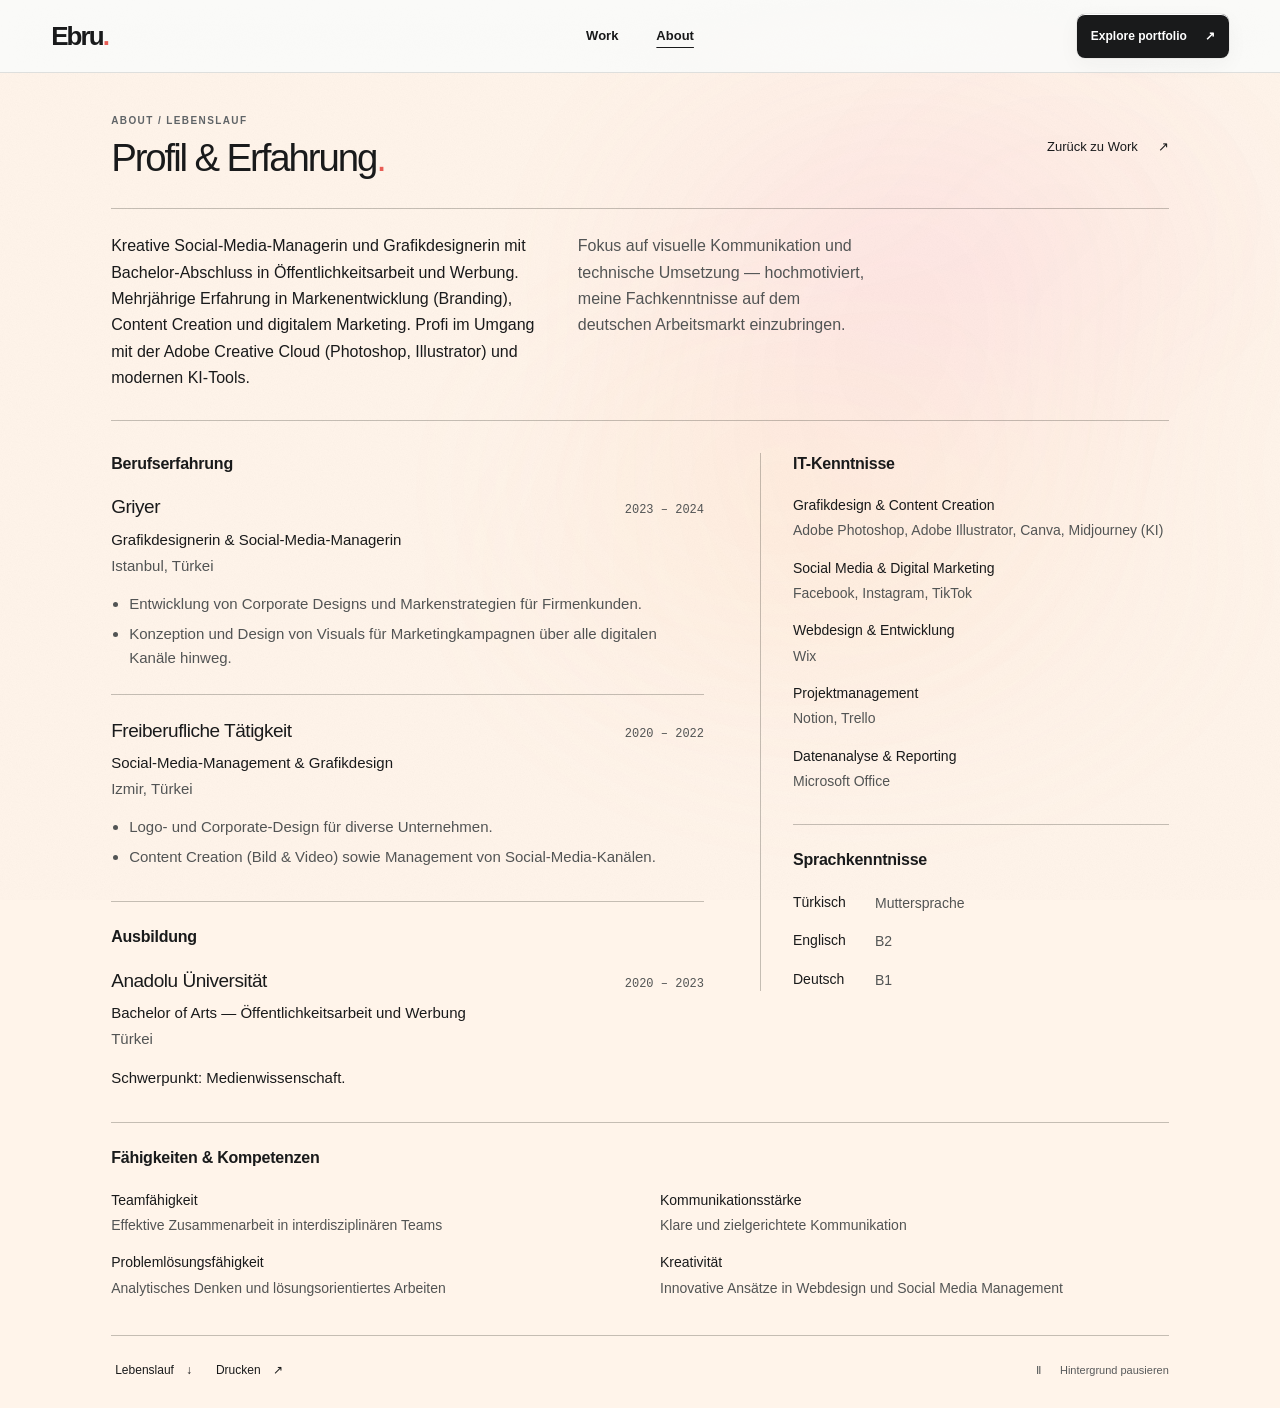
==== commit 2a9755c5: "Simplify language proficiency labels" ====
--- a/about.html
+++ b/about.html
@@ -1,11 +1,11 @@
 <!doctype html>
 <html lang="de" class="about-document">
-<head><meta charset="utf-8"><meta name="viewport" content="width=device-width,initial-scale=1"><meta name="robots" content="index,follow"><meta name="description" content="Ebru Ozen — Social Media Managerin und Grafikdesignerin in Köln. Profil, Berufserfahrung und Kenntnisse."><title>About — Ebru Ozen</title><link rel="icon" type="image/svg+xml" href="favicon.svg"><link rel="stylesheet" href="style.css?v=756ae49f68b5"><link rel="stylesheet" href="about.css?v=756ae49f68b5"><script src="about.js?v=756ae49f68b5" defer></script></head>
+<head><meta charset="utf-8"><meta name="viewport" content="width=device-width,initial-scale=1"><meta name="robots" content="index,follow"><meta name="description" content="Ebru Ozen — Social Media Managerin und Grafikdesignerin in Köln. Profil, Berufserfahrung und Kenntnisse."><title>About — Ebru Ozen</title><link rel="icon" type="image/svg+xml" href="favicon.svg"><link rel="stylesheet" href="style.css?v=9c0d5b1c6f89"><link rel="stylesheet" href="about.css?v=9c0d5b1c6f89"><script src="about.js?v=9c0d5b1c6f89" defer></script></head>
 <body class="about-page"><div class="ambient-grain" aria-hidden="true"></div><a class="skip" href="#main">Zum Inhalt</a>
 <header class="header"><div class="shell header-inner"><a class="brand" href="index.html#top" aria-label="Ebru, Startseite">Ebru<span>.</span></a><nav aria-label="Hauptnavigation"><a href="index.html#work">Work</a><a href="about.html" aria-current="page">About</a></nav><a class="header-action" href="index.html#work">Explore portfolio <span aria-hidden="true">↗</span></a></div></header>
 <main id="main" class="resume shell">
 <div class="resume-top"><div><div class="eyebrow">About / Lebenslauf</div><h1>Profil &amp; Erfahrung<span>.</span></h1></div><a class="resume-back" href="index.html#work">Zurück zu Work <span aria-hidden="true">↗</span></a></div>
 <section class="resume-section resume-profile" id="resume-profile" aria-labelledby="profile-heading"><div class="resume-section-label"><h2 id="profile-heading">Profil</h2></div><div class="resume-profile-copy"><p>Kreative Social-Media-Managerin und Grafikdesignerin mit Bachelor-Abschluss in Öffentlichkeitsarbeit und Werbung. Mehrjährige Erfahrung in Markenentwicklung (Branding), Content Creation und digitalem Marketing. Profi im Umgang mit der Adobe Creative Cloud (Photoshop, Illustrator) und modernen KI-Tools.</p><p>Fokus auf visuelle Kommunikation und technische Umsetzung — hochmotiviert, meine Fachkenntnisse auf dem deutschen Arbeitsmarkt einzubringen.</p></div></section>
-<div class="resume-layout"><div class="resume-career"><section class="resume-section resume-experience" id="resume-experience" aria-labelledby="experience-heading"><div class="resume-section-label"><h2 id="experience-heading">Berufserfahrung</h2></div><div class="resume-entries"><article class="resume-entry"><div class="resume-entry-top"><h3>Griyer</h3><span class="resume-date">2023 – 2024</span></div><p class="resume-position">Grafikdesignerin &amp; Social-Media-Managerin</p><p class="resume-location">Istanbul, Türkei</p><ul><li>Entwicklung von Corporate Designs und Markenstrategien für Firmenkunden.</li><li>Konzeption und Design von Visuals für Marketingkampagnen über alle digitalen Kanäle hinweg.</li></ul></article><article class="resume-entry"><div class="resume-entry-top"><h3>Freiberufliche Tätigkeit</h3><span class="resume-date">2020 – 2022</span></div><p class="resume-position">Social-Media-Management &amp; Grafikdesign</p><p class="resume-location">Izmir, Türkei</p><ul><li>Logo- und Corporate-Design für diverse Unternehmen.</li><li>Content Creation (Bild &amp; Video) sowie Management von Social-Media-Kanälen.</li></ul></article></div></section><section class="resume-section resume-education" id="resume-education" aria-labelledby="education-heading"><div class="resume-section-label"><h2 id="education-heading">Ausbildung</h2></div><article class="resume-entry"><div class="resume-entry-top"><h3>Anadolu Üniversität</h3><span class="resume-date">2020 – 2023</span></div><p class="resume-position">Bachelor of Arts — Öffentlichkeitsarbeit und Werbung</p><p class="resume-location">Türkei</p><p>Schwerpunkt: Medienwissenschaft.</p></article></section></div><aside class="resume-knowledge" aria-label="Kenntnisse und Kompetenzen"><section class="resume-section resume-tools" id="resume-tools" aria-labelledby="tools-heading"><div class="resume-section-label"><h2 id="tools-heading">IT-Kenntnisse</h2></div><dl class="resume-facts"><div><dt>Grafikdesign &amp; Content Creation</dt><dd>Adobe Photoshop, Adobe Illustrator, Canva, Midjourney (KI)</dd></div><div><dt>Social Media &amp; Digital Marketing</dt><dd>Facebook, Instagram, TikTok</dd></div><div><dt>Webdesign &amp; Entwicklung</dt><dd>Wix</dd></div><div><dt>Projektmanagement</dt><dd>Notion, Trello</dd></div><div><dt>Datenanalyse &amp; Reporting</dt><dd>Microsoft Office</dd></div></dl></section><section class="resume-section resume-languages" id="resume-languages" aria-labelledby="languages-heading"><div class="resume-section-label"><h2 id="languages-heading">Sprachkenntnisse</h2></div><dl class="resume-facts resume-languages"><div><dt>Türkisch</dt><dd>Muttersprache</dd></div><div><dt>Englisch</dt><dd>B2 — fließend in Wort und Schrift</dd></div><div><dt>Deutsch</dt><dd>B1 — fließend in Wort und Schrift</dd></div></dl></section></aside></div>
+<div class="resume-layout"><div class="resume-career"><section class="resume-section resume-experience" id="resume-experience" aria-labelledby="experience-heading"><div class="resume-section-label"><h2 id="experience-heading">Berufserfahrung</h2></div><div class="resume-entries"><article class="resume-entry"><div class="resume-entry-top"><h3>Griyer</h3><span class="resume-date">2023 – 2024</span></div><p class="resume-position">Grafikdesignerin &amp; Social-Media-Managerin</p><p class="resume-location">Istanbul, Türkei</p><ul><li>Entwicklung von Corporate Designs und Markenstrategien für Firmenkunden.</li><li>Konzeption und Design von Visuals für Marketingkampagnen über alle digitalen Kanäle hinweg.</li></ul></article><article class="resume-entry"><div class="resume-entry-top"><h3>Freiberufliche Tätigkeit</h3><span class="resume-date">2020 – 2022</span></div><p class="resume-position">Social-Media-Management &amp; Grafikdesign</p><p class="resume-location">Izmir, Türkei</p><ul><li>Logo- und Corporate-Design für diverse Unternehmen.</li><li>Content Creation (Bild &amp; Video) sowie Management von Social-Media-Kanälen.</li></ul></article></div></section><section class="resume-section resume-education" id="resume-education" aria-labelledby="education-heading"><div class="resume-section-label"><h2 id="education-heading">Ausbildung</h2></div><article class="resume-entry"><div class="resume-entry-top"><h3>Anadolu Üniversität</h3><span class="resume-date">2020 – 2023</span></div><p class="resume-position">Bachelor of Arts — Öffentlichkeitsarbeit und Werbung</p><p class="resume-location">Türkei</p><p>Schwerpunkt: Medienwissenschaft.</p></article></section></div><aside class="resume-knowledge" aria-label="Kenntnisse und Kompetenzen"><section class="resume-section resume-tools" id="resume-tools" aria-labelledby="tools-heading"><div class="resume-section-label"><h2 id="tools-heading">IT-Kenntnisse</h2></div><dl class="resume-facts"><div><dt>Grafikdesign &amp; Content Creation</dt><dd>Adobe Photoshop, Adobe Illustrator, Canva, Midjourney (KI)</dd></div><div><dt>Social Media &amp; Digital Marketing</dt><dd>Facebook, Instagram, TikTok</dd></div><div><dt>Webdesign &amp; Entwicklung</dt><dd>Wix</dd></div><div><dt>Projektmanagement</dt><dd>Notion, Trello</dd></div><div><dt>Datenanalyse &amp; Reporting</dt><dd>Microsoft Office</dd></div></dl></section><section class="resume-section resume-languages" id="resume-languages" aria-labelledby="languages-heading"><div class="resume-section-label"><h2 id="languages-heading">Sprachkenntnisse</h2></div><dl class="resume-facts resume-languages"><div><dt>Türkisch</dt><dd>Muttersprache</dd></div><div><dt>Englisch</dt><dd>B2</dd></div><div><dt>Deutsch</dt><dd>B1</dd></div></dl></section></aside></div>
 <section class="resume-section resume-strengths" id="resume-strengths" aria-labelledby="strengths-heading"><div class="resume-section-label"><h2 id="strengths-heading">Fähigkeiten &amp; Kompetenzen</h2></div><dl class="resume-facts"><div><dt>Teamfähigkeit</dt><dd>Effektive Zusammenarbeit in interdisziplinären Teams</dd></div><div><dt>Kommunikationsstärke</dt><dd>Klare und zielgerichtete Kommunikation</dd></div><div><dt>Problemlösungsfähigkeit</dt><dd>Analytisches Denken und lösungsorientiertes Arbeiten</dd></div><div><dt>Kreativität</dt><dd>Innovative Ansätze in Webdesign und Social Media Management</dd></div></dl></section>
 <footer class="resume-actions"><a href="Lebenslauf_Ebru_Ozen.md" download>Lebenslauf <span aria-hidden="true">↓</span></a><button type="button" id="resume-print">Drucken <span aria-hidden="true">↗</span></button><button type="button" id="motion-toggle" aria-pressed="false">Hintergrund pausieren</button></footer></main></body></html>
--- a/style.css
+++ b/style.css
@@ -99,7 +99,7 @@
 @media(prefers-reduced-motion:reduce){html{scroll-behavior:auto}.showcase-tile{animation:none}}
 
 /* Selected work: a fixed image wall with an expanded anthracite information panel. */
-@media(hover:hover) and (min-width:701px){
+@media(min-width:701px){
  .showcase-tile{position:relative;z-index:0;transition:filter .25s ease}
  .showcase-tile .card-button{overflow:visible;border-radius:0;transition:transform .25s var(--ease)}
  .showcase-tile .card-art{z-index:1}
@@ -184,7 +184,7 @@
 .card-description{display:none}
 .showcase-tile .card-art{aspect-ratio:1;transform:none;isolation:isolate}
 @media(max-width:700px){.showcase-grid{grid-template-columns:repeat(3,minmax(0,1fr));gap:6px}}
-@media(hover:hover) and (min-width:701px){
+@media(min-width:701px){
  .showcase-tile .card-overlay{inset:calc(-1 * var(--panel-head)) -16px calc(-1 * var(--panel-tail));isolation:isolate}
  .showcase-tile .card-overlay::before,.showcase-tile .card-overlay::after{content:'';position:absolute;inset:0;z-index:-1;pointer-events:none;opacity:0;transition:opacity .25s ease}
  .showcase-tile .card-overlay::before{background:radial-gradient(ellipse at var(--holo-x,50%) var(--holo-y,50%),#dcaaee45,transparent 60%),linear-gradient(var(--holo-angle,130deg),#dc82ce33,#75b8e933,#83d5b133,#f0c88633,#e594bb33,#92b4e833);background-size:200% 200%;background-position:var(--holo-x,50%) var(--holo-y,50%);mix-blend-mode:screen}
@@ -195,7 +195,7 @@
  .showcase-tile .card-kind{top:calc(100% - var(--panel-tail) + 18px)}
  .showcase-tile .card-description{display:-webkit-box;-webkit-line-clamp:4;-webkit-box-orient:vertical;overflow:hidden;position:absolute;bottom:18px;left:16px;right:16px;margin:0;color:#f0efed;font-size:12px;line-height:1.55;font-weight:400;letter-spacing:0;text-shadow:0 1px 3px #0005}
 }
-@media(hover:hover) and (min-width:701px) and (max-height:550px){
+@media(min-width:701px) and (max-height:550px){
  .showcase-tile{--panel-head:26px;--panel-tail:96px}
  .showcase-tile .card-overlay .card-meta{top:5px;font-size:10px}
  .showcase-tile .card-overlay .card-title{top:calc(100% - 88px);font-size:12px;right:70px;line-height:1.15}
@@ -263,7 +263,7 @@
 .header{transition:transform .28s var(--ease),opacity .28s ease,visibility .28s}
 .header.is-hidden{transform:translateY(-100%);opacity:0;visibility:hidden;pointer-events:none}
 #work.showcase,.archive{padding-top:clamp(24px,3vw,42px)}
-@media(hover:hover) and (min-width:701px) and (max-width:1200px) and (min-height:551px){
+@media(min-width:701px) and (max-width:1200px) and (min-height:551px){
  .showcase-tile .card-overlay .card-title{right:16px;font-size:16px}
  .showcase-tile .card-kind{top:auto;bottom:calc(var(--panel-tail) - 78px);left:16px;right:16px;max-width:none;text-align:left;font-size:10px}
  .showcase-tile .card-description{font-size:11px;line-height:1.45}
@@ -287,3 +287,41 @@
  gap:var(--selection-gap);width:100%;height:100%;
  justify-content:space-between;align-content:space-between;
 }
+
+/* On tablets, reserve the hero for artwork and keep text compact. */
+@media(min-width:701px) and (max-width:1100px), (min-width:701px) and (max-width:1400px) and (any-pointer:coarse){
+ .hero-intro{padding-block:12px;gap:16px}.hero h1{font-size:32px;margin-top:6px}.hero-intro .eyebrow{font-size:9px}.hero-aside{display:none}
+ .hero-filters{padding-block:2px}.collection-filters{flex-wrap:nowrap;overflow-x:auto;scrollbar-width:none;gap:20px}.collection-filter{flex-shrink:0;font-size:11px;min-height:44px}
+ .coverflow-top{padding-top:6px;font-size:9px}.coverflow-bottom{min-height:72px;padding-block:6px 10px;gap:16px}
+ .coverflow-caption{grid-template-columns:max-content minmax(100px,1fr) minmax(160px,1.3fr);gap:12px}.coverflow-caption strong{font-size:19px}#coverflow-description{grid-column:auto;font-size:11px;line-height:1.45}
+ .coverflow-dots{padding:0;min-height:44px}.hero-tail{min-height:40px}
+}
+/* Touch preview uses the same anthracite / holographic material as mouse hover. */
+@media(min-width:701px){
+ .showcase-tile.is-preview{z-index:10;--preview-size:clamp(240px,28vw,300px)}
+ .showcase-tile.is-preview .card-button{width:var(--preview-size);height:var(--preview-size);transform:translate(var(--panel-shift-x,0px),var(--panel-shift-y,0px))}
+ .showcase-tile.is-preview .card-art{height:100%;aspect-ratio:1}
+ .showcase-tile.is-preview .card-overlay{opacity:1;visibility:visible;pointer-events:auto;display:block;background:#292b2e;padding:0}
+ .showcase-tile.is-preview .card-overlay::before,.showcase-tile.is-preview .card-overlay::after{opacity:.15}
+ .showcase-tile.is-preview .card-kind{display:block;top:auto;bottom:calc(var(--panel-tail) - 76px);left:16px;right:16px;max-width:none;text-align:left}
+ .showcase-tile.is-preview .card-overlay .card-title{font-size:18px;right:16px}
+ .showcase-tile.is-preview .card-description{font-size:12px;line-height:1.45}
+ .showcase-grid:has(.is-preview) .showcase-tile:not(.is-preview){filter:brightness(.45) saturate(.8)}
+ .preview-close{position:absolute;z-index:4;left:calc(var(--panel-shift-x,0px) + var(--preview-size) - 28px);top:calc(var(--panel-shift-y,0px) - var(--panel-head));width:44px;height:44px;padding:0;border:0;background:#292b2e;color:#fff;font-size:24px}
+ .showcase-tile.is-preview .card-overlay .card-meta{right:44px}
+}
+@media(hover:none) and (min-width:701px){
+ .showcase-tile:not(.is-preview){z-index:0}
+ .showcase-tile:not(.is-preview) .card-button{transform:none}
+ .showcase-tile:not(.is-preview) .card-overlay{opacity:0;visibility:hidden;pointer-events:none}
+ .showcase-grid:not(:has(.is-preview)) .showcase-tile{filter:none}
+ .showcase-note{font-size:0}.showcase-note::after{content:'Tap to preview · Tap again to open';font-size:11px}
+}
+
+@media(hover:none) and (min-width:701px){
+ .archive .work-card:not(.is-preview) .card-overlay{opacity:0;visibility:hidden;pointer-events:none}
+ .archive .work-card.is-preview .card-overlay{opacity:1;visibility:visible}
+}
+
+#work.showcase{overflow-x:clip}
+@media(min-width:701px){.showcase-tile.is-preview .card-button{transition:none}}
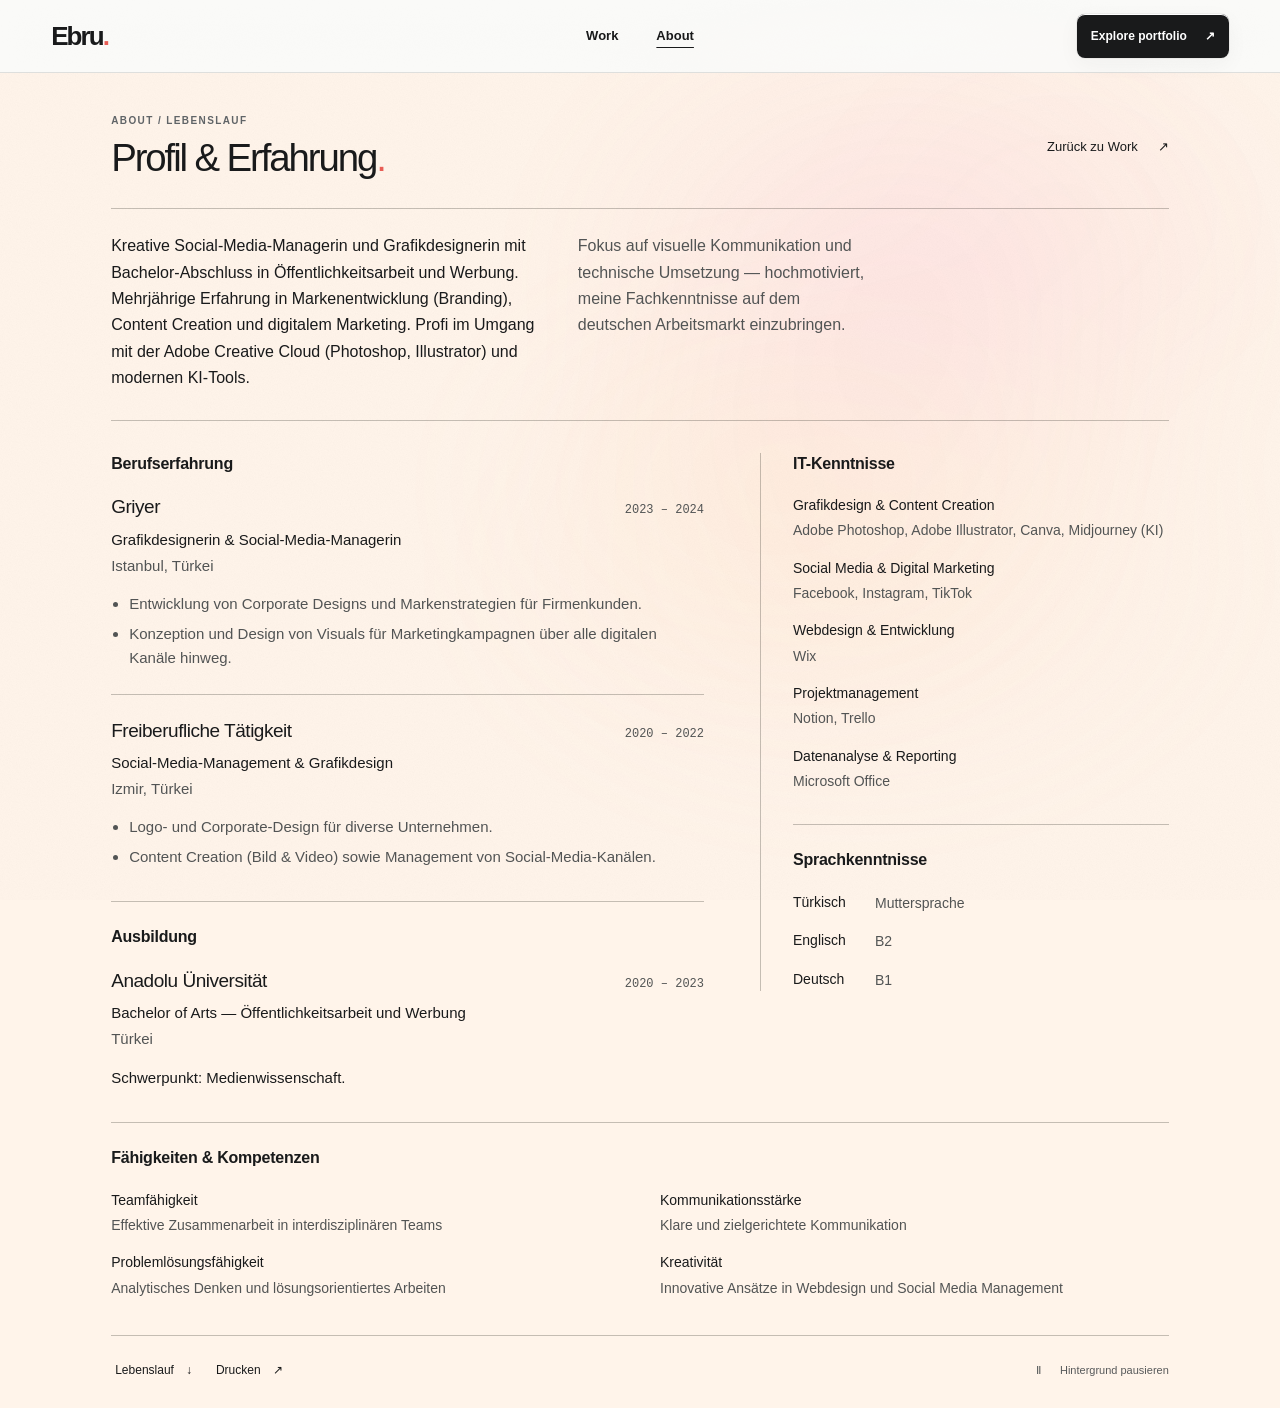
==== commit d9d90ad7: "Restore hero spacing and increase tablet height only" ====
--- a/about.html
+++ b/about.html
@@ -1,6 +1,6 @@
 <!doctype html>
 <html lang="de" class="about-document">
-<head><meta charset="utf-8"><meta name="viewport" content="width=device-width,initial-scale=1"><meta name="robots" content="index,follow"><meta name="description" content="Ebru Ozen — Social Media Managerin und Grafikdesignerin in Köln. Profil, Berufserfahrung und Kenntnisse."><title>About — Ebru Ozen</title><link rel="icon" type="image/svg+xml" href="favicon.svg"><link rel="stylesheet" href="style.css?v=9c0d5b1c6f89"><link rel="stylesheet" href="about.css?v=9c0d5b1c6f89"><script src="about.js?v=9c0d5b1c6f89" defer></script></head>
+<head><meta charset="utf-8"><meta name="viewport" content="width=device-width,initial-scale=1"><meta name="robots" content="index,follow"><meta name="description" content="Ebru Ozen — Social Media Managerin und Grafikdesignerin in Köln. Profil, Berufserfahrung und Kenntnisse."><title>About — Ebru Ozen</title><link rel="icon" type="image/svg+xml" href="favicon.svg"><link rel="stylesheet" href="style.css?v=fd1f1f5da091"><link rel="stylesheet" href="about.css?v=fd1f1f5da091"><script src="about.js?v=fd1f1f5da091" defer></script></head>
 <body class="about-page"><div class="ambient-grain" aria-hidden="true"></div><a class="skip" href="#main">Zum Inhalt</a>
 <header class="header"><div class="shell header-inner"><a class="brand" href="index.html#top" aria-label="Ebru, Startseite">Ebru<span>.</span></a><nav aria-label="Hauptnavigation"><a href="index.html#work">Work</a><a href="about.html" aria-current="page">About</a></nav><a class="header-action" href="index.html#work">Explore portfolio <span aria-hidden="true">↗</span></a></div></header>
 <main id="main" class="resume shell">
--- a/style.css
+++ b/style.css
@@ -137,7 +137,7 @@
 .collection-filter:hover::after,.collection-filter[aria-pressed="true"]::after{transform:scaleX(1)}
 .coverflow-top{font-size:10px;padding-top:14px;font-weight:400;letter-spacing:.025em}
 .coverflow-track{perspective:1400px}
-.coverflow-slide{width:var(--hero-card-size,300px);height:var(--hero-card-size,300px);max-height:none;max-width:none;aspect-ratio:1}
+.coverflow-slide{width:var(--hero-card-size,300px);height:var(--hero-card-height,var(--hero-card-size,300px));max-height:none;max-width:none;aspect-ratio:1}
 .coverflow-card,.coverflow-slide.is-active .coverflow-card{padding:0;border:0;border-radius:0;box-shadow:none;background:transparent}
 .coverflow-card img,.coverflow-slide:not([data-category="ai-image"]) .coverflow-card img{border-radius:0;object-fit:cover;background:transparent}
 .coverflow-dots{display:flex;align-items:center;justify-content:center;flex:none;min-height:38px;gap:2px;padding-bottom:8px}
